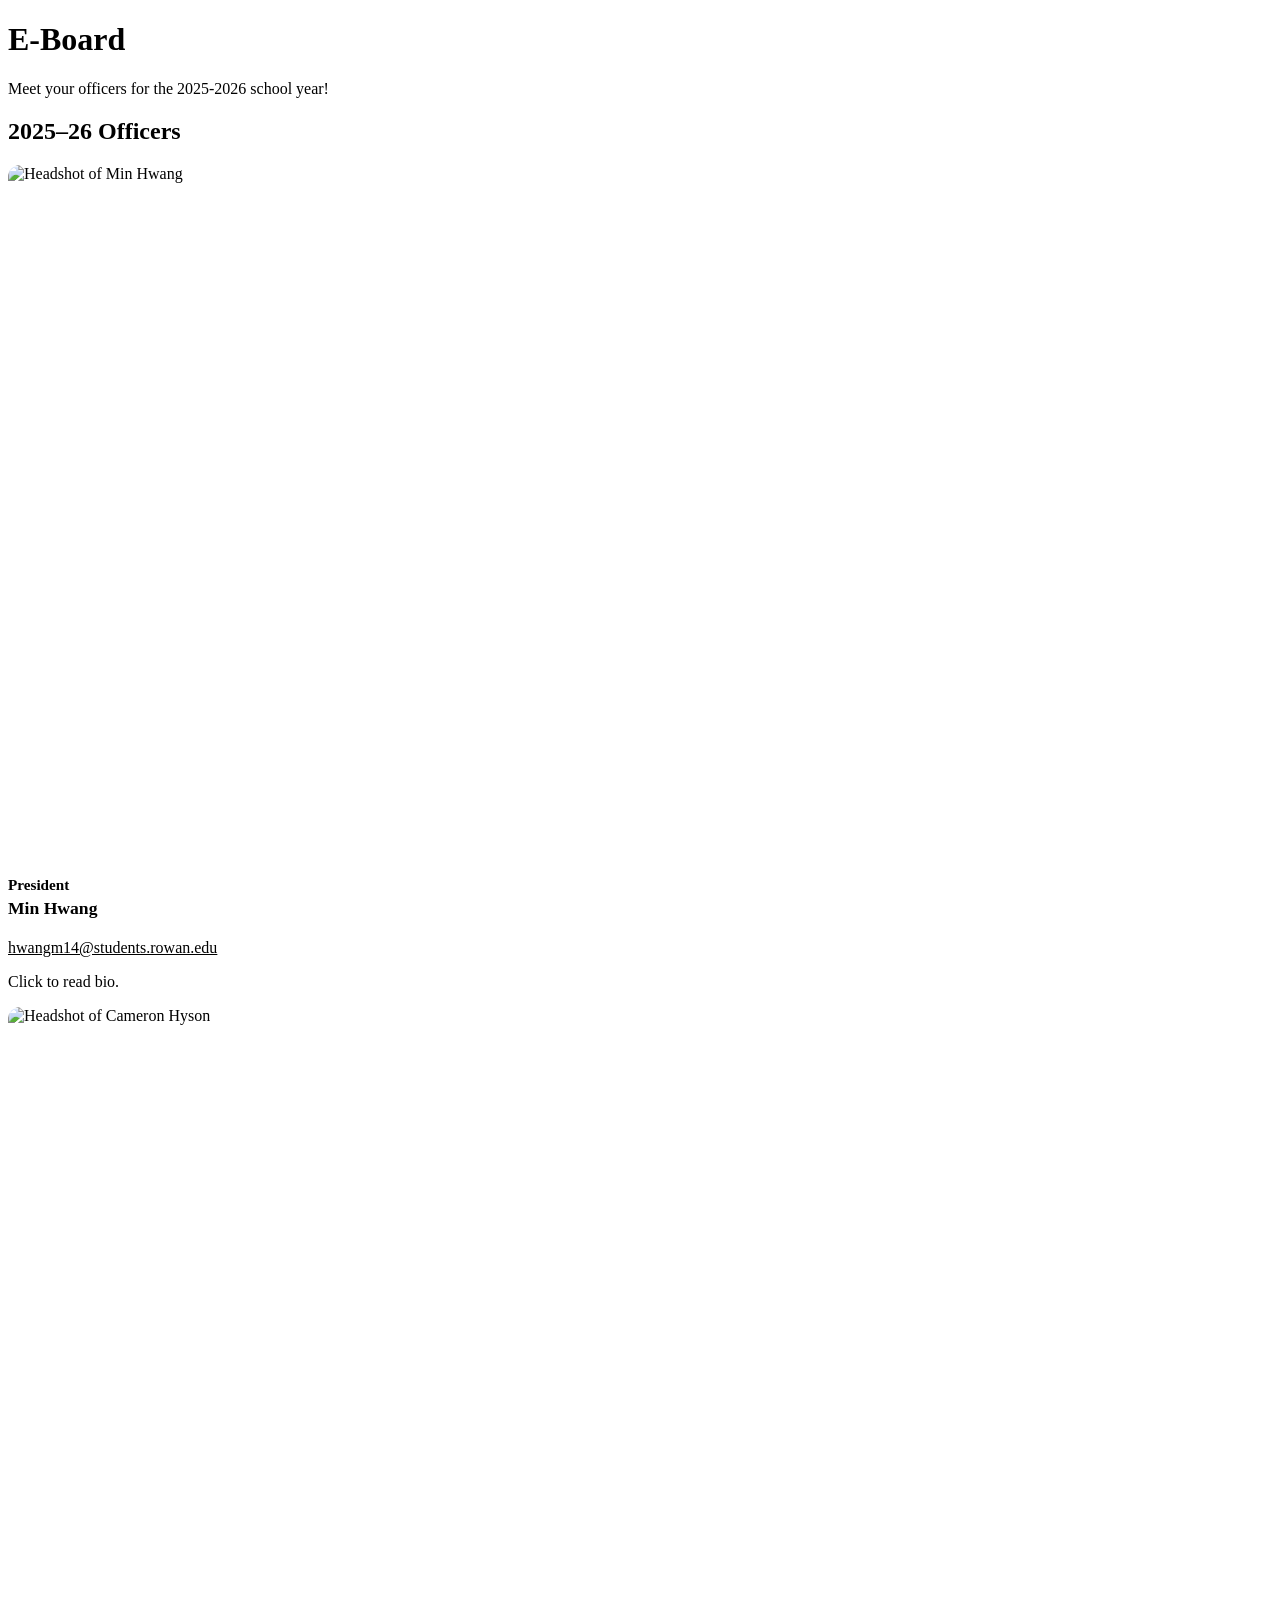
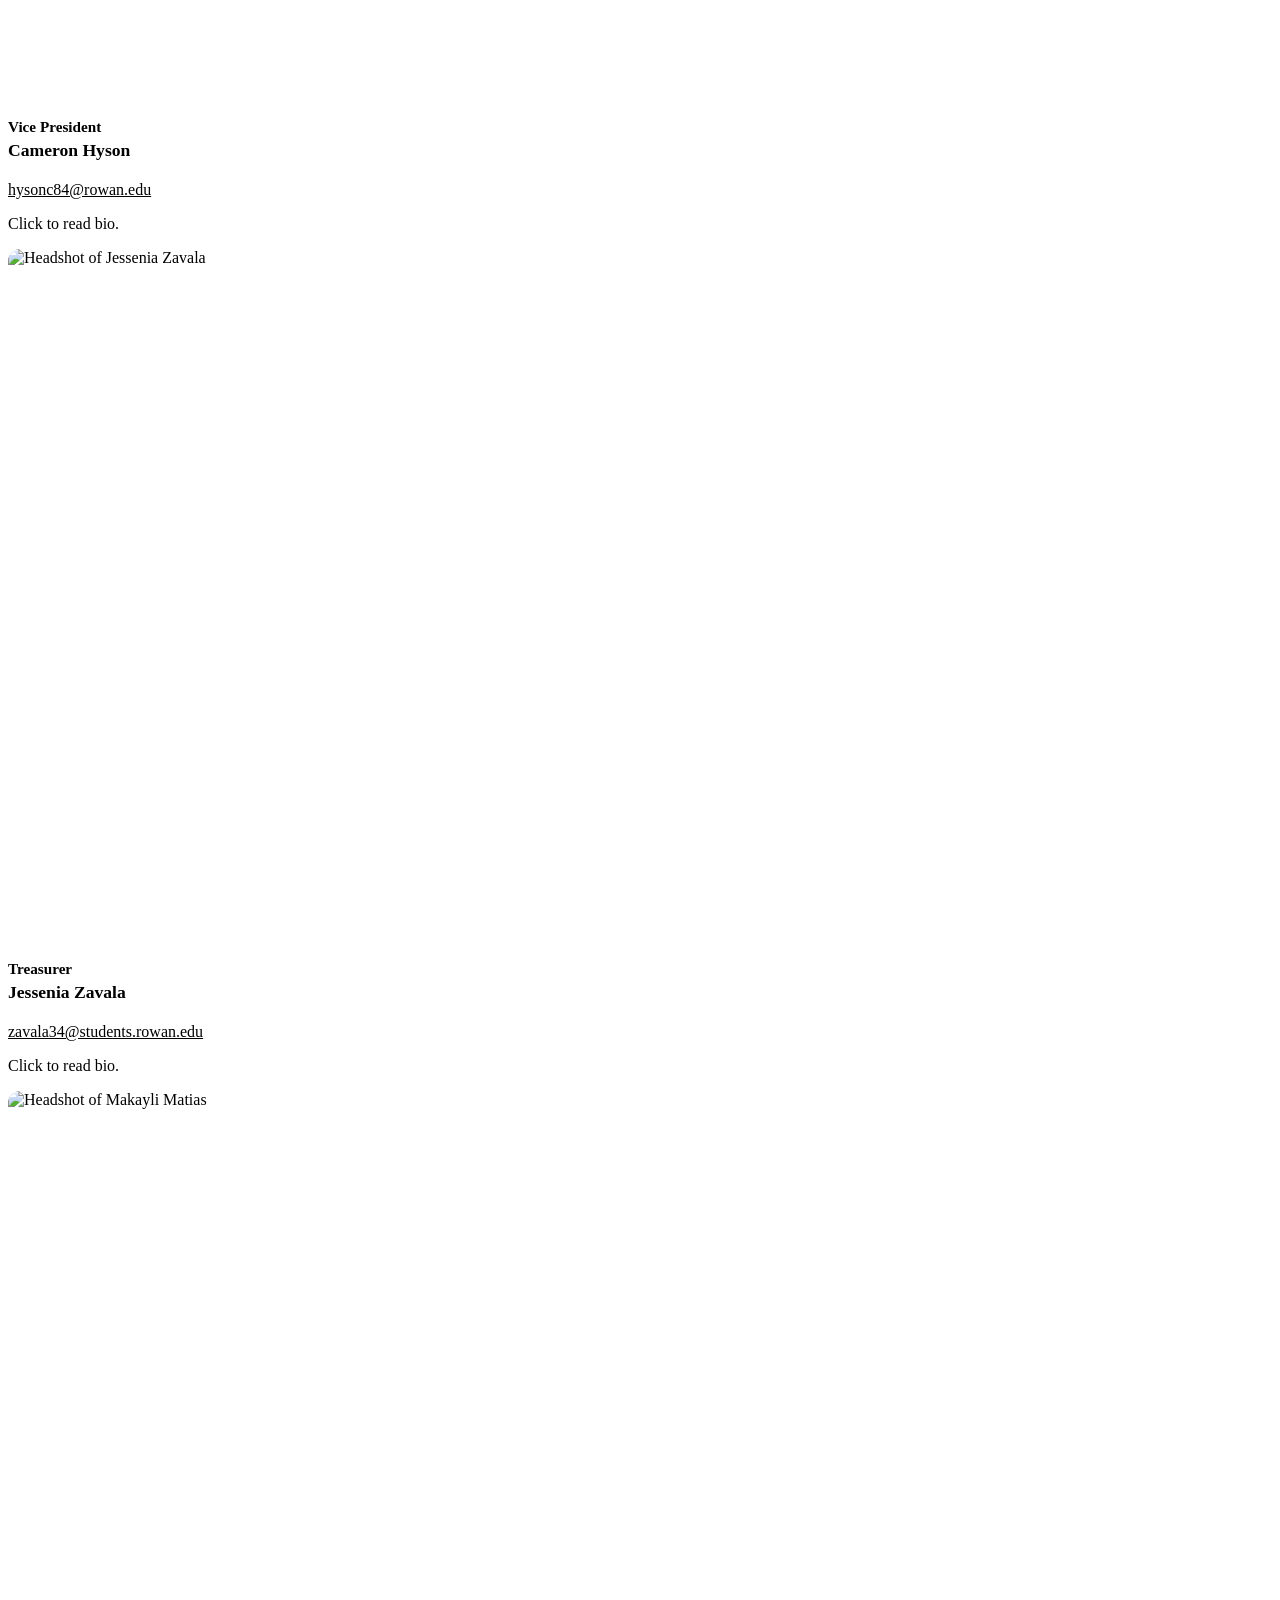
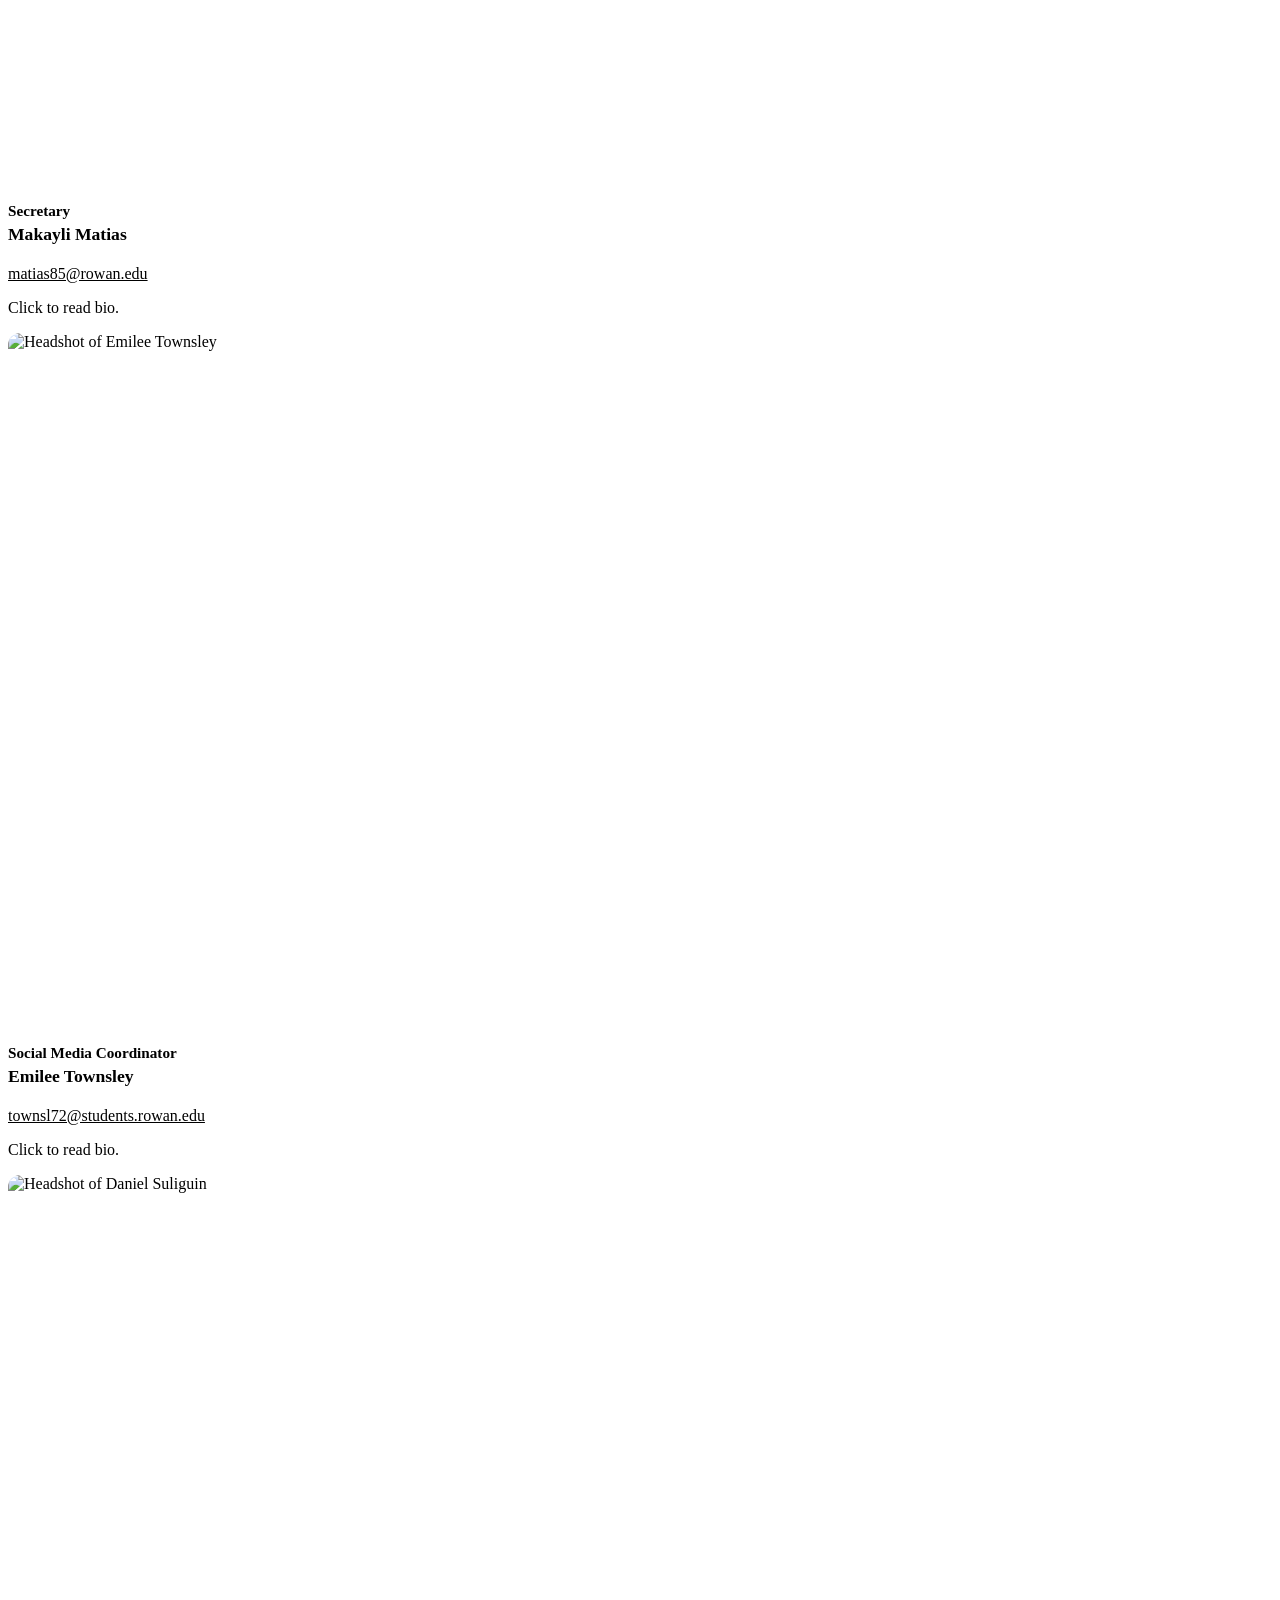
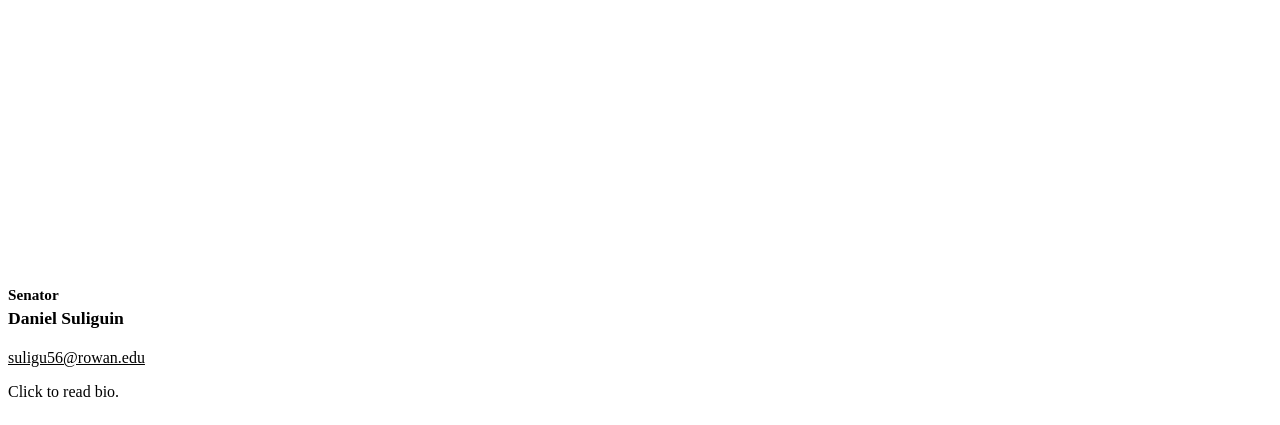
==== eboard.html @ 6fe2c274 "Update eboard.html" ====
<!DOCTYPE html>
<html lang="en">
<head>
  <meta charset="utf-8" />
  <meta name="viewport" content="width=device-width, initial-scale=1" />
  <title>Rowan NAfME — E-Board</title>
  <meta name="color-scheme" content="light" />
  <link rel="preload" as="image" href="/images/background.png" />
  <link rel="icon" href="/images/logo.png" />
  <link rel="stylesheet" href="/assets/css/style.css" />

  <!-- Page-local styles for people grid/cards -->
  <style>
    .grid.people-grid .card.people-card{
      display:flex; flex-direction:column; height:100%;
      cursor:pointer; transition:transform .15s ease;
    }
    .grid.people-grid .card.people-card:hover{ transform:translateY(-2px); }
    .card.people-card img{
      display:block; width:100%; aspect-ratio:16/9; object-fit:cover;
      border-radius:12px;
    }
    .card.people-card p:last-child{ margin-top:auto; } /* pin “Click to read bio.” */
    .people-card .subtle a{ color:inherit; text-decoration:underline; }
    .section{ overflow:visible; }
    
/* E-Board ONLY: Title row with small round photo (reuse .contact-photo from Resources) */
.modal .title-row{
  display:flex; align-items:center; gap:12px;
}

/* E-Board ONLY: meta line under title */
.modal .meta-line{ color: var(--muted); margin: 0 0 .5rem; }
.modal .meta-line a{ color: inherit; text-decoration: underline; }

/* E-Board ONLY: maintain card spacing after heading-type swap */
.grid.people-grid .card.people-card h3.kicker{ margin: 0 0 4px 0; font-size: .95rem; font-weight: 600; }
.grid.people-grid .card.people-card h4.person-name{ margin: 0 0 4px 0; font-size: 1.1rem; }

/* Center all E-Board popup content */
.modal .modal-content {
  text-align: center;         /* center text */
  display: flex;              /* use flexbox */
  flex-direction: column;     /* stack items vertically */
  align-items: center;        /* center items horizontally */
}

.modal .modal-header {
  flex-direction: column;     /* photo above name */
  align-items: center;
  gap: 8px;
}

.modal .title-row {
  flex-direction: column;     /* stack image + name */
  align-items: center;
  text-align: center;
}

.modal .title-row img.contact-photo {
  width: 120px;               /* smaller, uniform size */
  height: 120px;
  border-radius: 50%;         /* make round */
  object-fit: cover;
}

.modal .meta-line {
  text-align: center;         /* role + email centered */
}
/* Center popup content, but keep the close button top-right */
.modal .modal-content {
  text-align: center;
  display: flex;
  flex-direction: column;
  align-items: center;
  position: relative; /* needed for absolute positioning of ✕ */
  padding-top: 2rem;  /* space so ✕ doesn’t overlap */
}

.modal .modal-header {
  flex-direction: column;
  align-items: center;
  gap: 8px;
  width: 100%;
}

/* ✕ stays in the corner */
.modal .close-btn {
  position: absolute;
  top: 10px;
  right: 10px;
}

.modal .title-row {
  flex-direction: column;
  align-items: center;
  text-align: center;
}

.modal .title-row img.contact-photo {
  width: 120px;
  height: 120px;
  border-radius: 50%;
  object-fit: cover;
}

.modal .meta-line {
  text-align: center;
}

</style>
</head>
<body>
  <nav class="site-nav"></nav>

  <header class="hero">
    <div class="hero-inner container">
      <div>
        <h1>E-Board</h1>
        <p>Meet your officers for the 2025-2026 school year!</p>
      </div>
    </div>
  </header>

  <main>
    <section class="section" aria-labelledby="officers-heading">
      <div class="container">
        <h2 id="officers-heading">2025–26 Officers</h2>

        <div class="grid people-grid" style="--grid-min:260px">
          <!-- President -->
          <article class="card people-card" data-modal="modal-min-hwang">
            <img src="/images/eboard/min-hwang.jpg" alt="Headshot of Min Hwang" loading="lazy" />
            <h3 class="kicker">President</h3>
            <h4 class="person-name">Min Hwang</h4>
            <p class="subtle">
              <a href="mailto:hwangm14@students.rowan.edu?subject=NAfME%20President">hwangm14@students.rowan.edu</a>
            </p>
            <p>Click to read bio.</p>
          </article>

          <!-- Vice President -->
          <article class="card people-card" data-modal="modal-cameron-hyson">
            <img src="/images/eboard/cameron-hyson.jpg" alt="Headshot of Cameron Hyson" loading="lazy" />
            <h3 class="kicker">Vice President</h3>
            <h4 class="person-name">Cameron Hyson</h4>
            <p class="subtle">
              <a href="mailto:hysonc84@rowan.edu?subject=NAfME%20Vice%20President">hysonc84@rowan.edu</a>
            </p>
            <p>Click to read bio.</p>
          </article>

          <!-- Treasurer -->
          <article class="card people-card" data-modal="modal-jessenia-zavala">
            <img src="/images/eboard/jessenia-zavala.jpg" alt="Headshot of Jessenia Zavala" loading="lazy" />
            <h3 class="kicker">Treasurer</h3>
            <h4 class="person-name">Jessenia Zavala</h4>
            <p class="subtle">
              <a href="mailto:zavala34@students.rowan.edu?subject=Treasurer">zavala34@students.rowan.edu</a>
            </p>
            <p>Click to read bio.</p>
          </article>

          <!-- Secretary -->
          <article class="card people-card" data-modal="modal-makayli-matias">
            <img src="/images/eboard/makayli-matias.jpg" alt="Headshot of Makayli Matias" loading="lazy" />
            <h3 class="kicker">Secretary</h3>
            <h4 class="person-name">Makayli Matias</h4>
            <p class="subtle">
              <a href="mailto:matias85@rowan.edu?subject=Secretary">matias85@rowan.edu</a>
            </p>
            <p>Click to read bio.</p>
          </article>

          <!-- Social Media Coordinator -->
          <article class="card people-card" data-modal="modal-emilee-townsley">
            <img src="/images/eboard/emilee-townsley.jpg" alt="Headshot of Emilee Townsley" loading="lazy" />
            <h3 class="kicker">Social Media Coordinator</h3>
            <h4 class="person-name">Emilee Townsley</h4>
            <p class="subtle">
              <a href="mailto:townsl72@students.rowan.edu?subject=Social%20Media">townsl72@students.rowan.edu</a>
            </p>
            <p>Click to read bio.</p>
          </article>

          <!-- Senator -->
          <article class="card people-card" data-modal="modal-daniel-suliguin">
            <img src="/images/eboard/daniel-suliguin.jpg" alt="Headshot of Daniel Suliguin" loading="lazy" />
            <h3 class="kicker">Senator</h3>
            <h4 class="person-name">Daniel Suliguin</h4>
            <p class="subtle">
              <a href="mailto:suligu56@rowan.edu?subject=Senator">suligu56@rowan.edu</a>
            </p>
            <p>Click to read bio.</p>
          </article>
        </div>
      </div>
    </section>
  </main>

  <!-- ======= Officer Modals (same style as Resources page) ======= -->

  <!-- Min Hwang -->
  <div class="modal" id="modal-min-hwang" role="dialog" aria-modal="true" aria-labelledby="modal-min-hwang-title" hidden>
    <div class="modal-overlay" data-close="True"></div>
    <div class="modal-content">
      <div class="modal-header">
<div class="title-row"><img class="contact-photo" src="/images/eboard/min-hwang.jpg" alt="Headshot of Min Hwang" loading="lazy" /><h3 class="modal-title" id="modal-min-hwang-title">Min Hwang</h3></div>
<button class="close-btn" data-close="True" aria-label="Close">✕</button>
</div>
      <section>
        <p class="meta-line"><span class="role">President</span> <span aria-hidden="true">|</span> <a href="mailto:hwangm14@students.rowan.edu">hwangm14@students.rowan.edu</a></p>
<p>Hi! My name is Min Hwang and I am your Rowan NAfME President. I am currently in my third year at Rowan and I double major in Music Education and Psychology. My primary instrument is the violin but I've marched 4 years of mellophone and am now one of the Rowan University Marching Band drum majors. In my free time I like to play volleyball or go running. This year, I'm excited to empower other music majors into becoming excellent educators.</p>
      </section>
    </div>
  </div>

  <!-- Cameron Hyson -->
  <div class="modal" id="modal-cameron-hyson" role="dialog" aria-modal="true" aria-labelledby="modal-cameron-hyson-title" hidden>
    <div class="modal-overlay" data-close="True"></div>
    <div class="modal-content">
      <div class="modal-header">
<div class="title-row"><img class="contact-photo" src="/images/eboard/cameron-hyson.jpg" alt="Headshot of Cameron Hyson" loading="lazy" /><h3 class="modal-title" id="modal-cameron-hyson-title">Cameron Hyson</h3></div>
<button class="close-btn" data-close="True" aria-label="Close">✕</button>
</div>
      <section>
        <p class="meta-line"><span class="role">Vice President</span> <span aria-hidden="true">|</span> <a href="mailto:hysonc84@rowan.edu">hysonc84@rowan.edu</a></p>
<p>Cameron Hyson is a tenor II from Millville, New Jersey. He is a Music Education major working to become a great educator. He has been teaching within church ministries his entire life, and is currently involved in the Rowan Concert Choir, the American Choral Directors Association, and much more. As NAfME vice president, Cameron is always free to talk about questions or concerns regarding events, PD’s, or general meetings.</p>
      </section>
    </div>
  </div>

  <!-- Jessenia Zavala -->
  <div class="modal" id="modal-jessenia-zavala" role="dialog" aria-modal="true" aria-labelledby="modal-jessenia-zavala-title" hidden>
    <div class="modal-overlay" data-close="True"></div>
    <div class="modal-content">
      <div class="modal-header">
<div class="title-row"><img class="contact-photo" src="/images/eboard/jessenia-zavala.jpg" alt="Headshot of Jessenia Zavala" loading="lazy" /><h3 class="modal-title" id="modal-jessenia-zavala-title">Jessenia Zavala</h3></div>
<button class="close-btn" data-close="True" aria-label="Close">✕</button>
</div>
      <section>
        <p class="meta-line"><span class="role">Treasurer</span> <span aria-hidden="true">|</span> <a href="mailto:zavala34@students.rowan.edu">zavala34@students.rowan.edu</a></p>
<p>Jessenia Zavala is a junior Vocal Music Education major at Rowan University and is excited to be serving as Treasurer for NAfME this year! In this role, she will oversee the club’s finances, help plan fundraisers and bake sales, and work with the e-board to lead engaging, interactive meetings for members. Jessenia also serves as Treasurer for ACDA, is a proud member of Tri Alpha, sings with Concert Choir, and studies voice with Professor Marian Stieber. She has previously performed with Rowan’s Opera Company, appearing as the Sandman in <em>Hansel and Gretel</em> and performing in the Fall Opera Scenes. Jessenia has also performed in several productions at Ocean County College, including <em>All Shook Up</em>, <em>Kiss Me, Kate</em>, and <em>Broadway for the Holidays 2 &amp; 3</em>.</p>
      </section>
    </div>
  </div>

  <!-- Makayli Matias -->
  <div class="modal" id="modal-makayli-matias" role="dialog" aria-modal="true" aria-labelledby="modal-makayli-matias-title" hidden>
    <div class="modal-overlay" data-close="True"></div>
    <div class="modal-content">
      <div class="modal-header">
<div class="title-row"><img class="contact-photo" src="/images/eboard/makayli-matias.jpg" alt="Headshot of Makayli Matias" loading="lazy" /><h3 class="modal-title" id="modal-makayli-matias-title">Makayli Matias</h3></div>
<button class="close-btn" data-close="True" aria-label="Close">✕</button>
</div>
      <section>
        <p class="meta-line"><span class="role">Secretary</span> <span aria-hidden="true">|</span> <a href="mailto:matias85@rowan.edu">matias85@rowan.edu</a></p>
<p>Makayli Matias is a sophomore studying Vocal Music Education. She is thrilled to serve as Secretary for both Rowan’s NAfME and ACDA chapters this year, managing communication and tracking point totals for each organization. Makayli sings with both the Concert Choir and Voces ensemble and is also a member of Rowan’s Opera Company. Most recently, she was seen as the Dew Fairy in <em>Hansel and Gretel</em>. She looks forward to continuing to grow as a musician and leader through her involvement at Rowan.</p>
      </section>
    </div>
  </div>

  <!-- Emilee Townsley -->
  <div class="modal" id="modal-emilee-townsley" role="dialog" aria-modal="true" aria-labelledby="modal-emilee-townsley-title" hidden>
    <div class="modal-overlay" data-close="True"></div>
    <div class="modal-content">
      <div class="modal-header">
<div class="title-row"><img class="contact-photo" src="/images/eboard/emilee-townsley.jpg" alt="Headshot of Emilee Townsley" loading="lazy" /><h3 class="modal-title" id="modal-emilee-townsley-title">Emilee Townsley</h3></div>
<button class="close-btn" data-close="True" aria-label="Close">✕</button>
</div>
      <section>
        <p class="meta-line"><span class="role">Social Media Coordinator</span> <span aria-hidden="true">|</span> <a href="mailto:townsl72@students.rowan.edu">townsl72@students.rowan.edu</a></p>
<p>Emilee Townsley is a music education major with a concentration in voice. Going into her senior year, she is thrilled to fulfill her role as social media coordinator for NAfME. In this position, she will keep NAfME social platforms updated with the latest news on meetings and events, both inside the chapter and beyond. In addition, she will co-manage the chapter’s website and stay in communication with neighboring collegiate chapters. Emilee is also involved in Rowan’s Concert Choir, Voces ensemble, and ACDA chapter.</p>
      </section>
    </div>
  </div>

  <!-- Daniel Suliguin -->
  <div class="modal" id="modal-daniel-suliguin" role="dialog" aria-modal="true" aria-labelledby="modal-daniel-suliguin-title" hidden>
    <div class="modal-overlay" data-close="True"></div>
    <div class="modal-content">
      <div class="modal-header">
<div class="title-row"><img class="contact-photo" src="/images/eboard/daniel-suliguin.jpg" alt="Headshot of Daniel Suliguin" loading="lazy" /><h3 class="modal-title" id="modal-daniel-suliguin-title">Daniel Suliguin</h3></div>
<button class="close-btn" data-close="True" aria-label="Close">✕</button>
</div>
      <section>
        <p class="meta-line"><span class="role">Senator</span> <span aria-hidden="true">|</span> <a href="mailto:suligu56@rowan.edu">suligu56@rowan.edu</a></p>
<p>Daniel is a sophmore Vocal Music Education student here at Rowan University. He is thrilled in becoming NAFME’s Student Government representative. In this role he attends the Student Government meetings representing the clubs interests to the school. He looks forward to assisting many students through his major and as an E-Board member.</p>
      </section>
    </div>
  </div>

  <footer class="site-footer"></footer>

  <!-- Modal controller (same as Resources page) -->
  <script>
  (() => {
    const body = document.body;

    const openById = (id) => {
      const m = document.getElementById(id);
      if (!m) return;
      m.hidden = false;
      m.classList.add('open');
      body.style.overflow = 'hidden';
      const firstClose = m.querySelector('[data-close]');
      if (firstClose) firstClose.focus();
    };

    const closeModal = (m) => {
      m.classList.remove('open');
      m.hidden = true;
      body.style.overflow = '';
    };

    // Open on card click (and let mailto links work)
    document.querySelectorAll('.card[data-modal]').forEach(card => {
      card.addEventListener('click', (e) => {
        if (e.target.closest('a')) return; // allow mailto without opening
        openById(card.getAttribute('data-modal'));
      });
      card.querySelectorAll('a').forEach(a => a.addEventListener('click', e => e.stopPropagation()));
    });

    // Close on overlay or ✕
    document.querySelectorAll('.modal').forEach(m => {
      m.addEventListener('click', (e) => {
        if (e.target.classList.contains('modal-overlay')) closeModal(m);
      });
      m.querySelectorAll('[data-close]').forEach(btn => btn.addEventListener('click', () => closeModal(m)));
    });

    // ESC to close
    document.addEventListener('keydown', (e) => {
      if (e.key === 'Escape') document.querySelectorAll('.modal.open').forEach(closeModal);
    });
  })();
  </script>
  <script src="/assets/js/nav.js" defer></script>
</body>
</html>
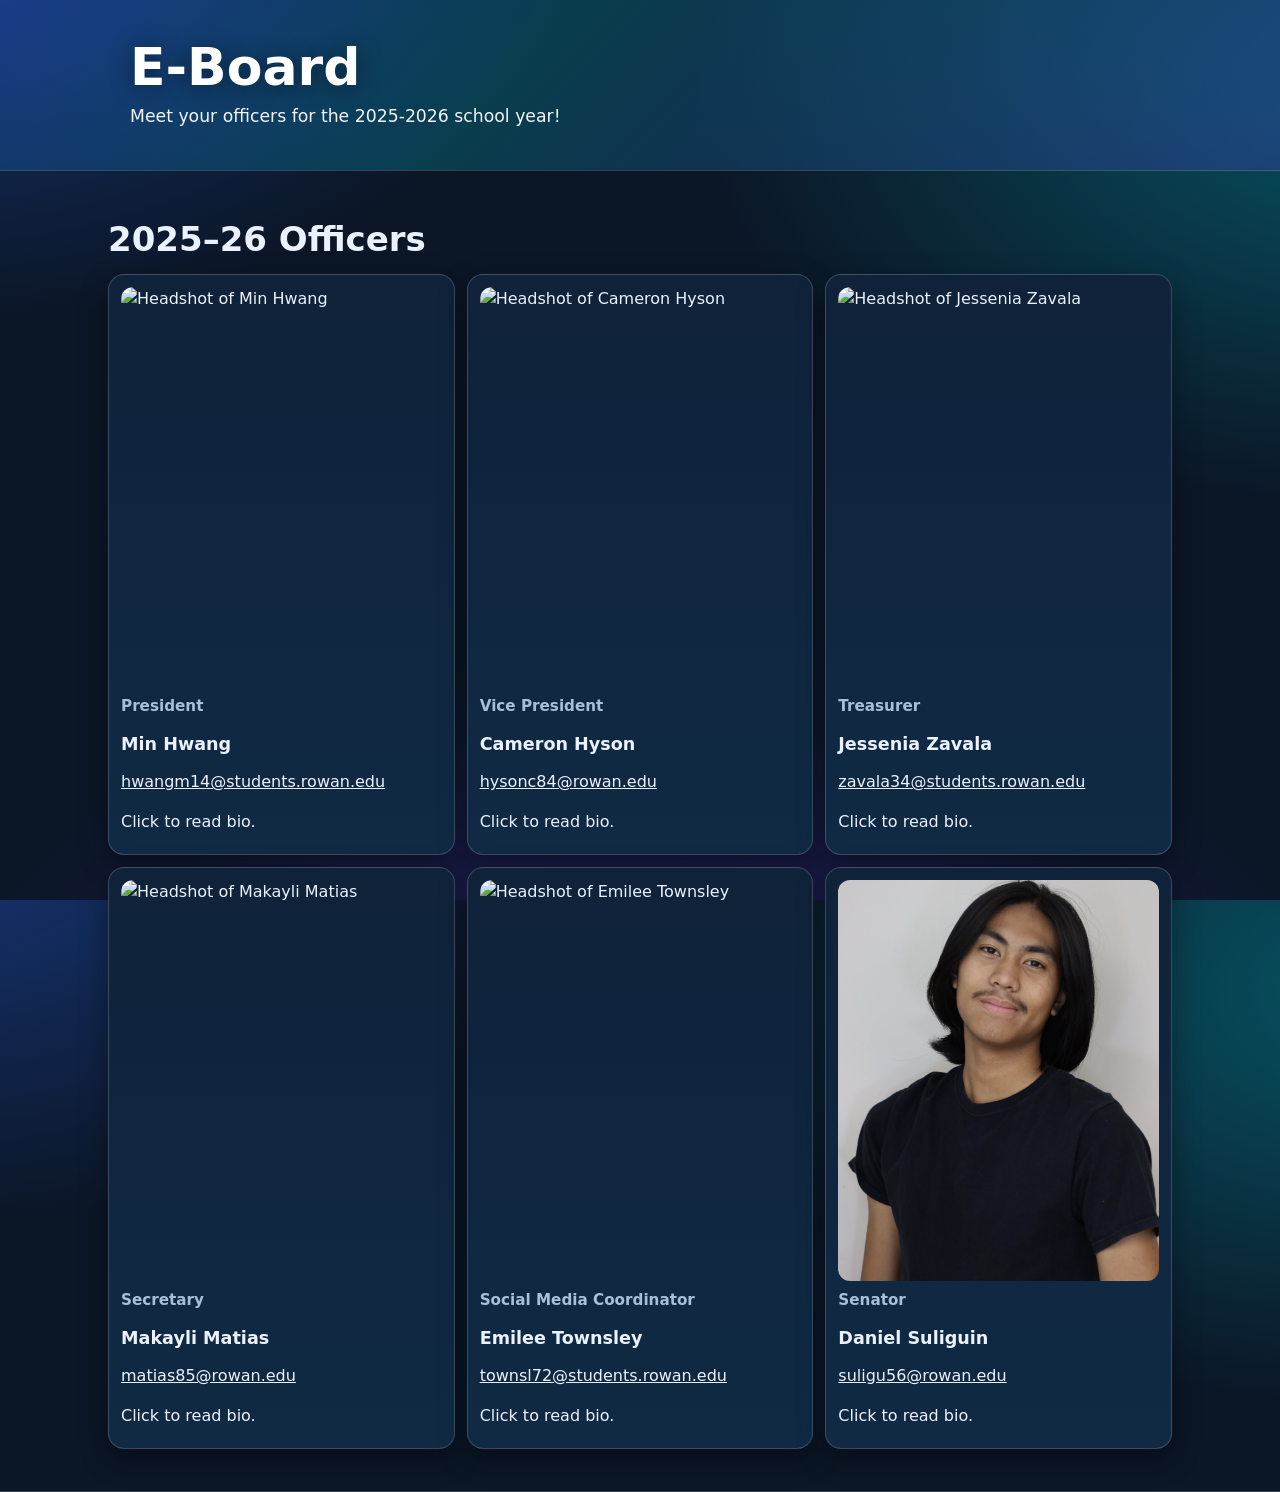
==== commit 5187b7da: "Clean up codebase for handoff - Remove duplicate CSS blocks and dead code (unused events.js) - Fix b" ====
--- a/eboard.html
+++ b/eboard.html
@@ -9,106 +9,56 @@
   <link rel="icon" href="/images/logo.png" />
   <link rel="stylesheet" href="/assets/css/style.css" />
 
-  <!-- Page-local styles for people grid/cards -->
   <style>
-    .grid.people-grid .card.people-card{
-      display:flex; flex-direction:column; height:100%;
-      cursor:pointer; transition:transform .15s ease;
-    }
-    .grid.people-grid .card.people-card:hover{ transform:translateY(-2px); }
-    .card.people-card img{
-      display:block; width:100%; aspect-ratio:16/9; object-fit:cover;
-      border-radius:12px;
-    }
-    .card.people-card p:last-child{ margin-top:auto; } /* pin “Click to read bio.” */
-    .people-card .subtle a{ color:inherit; text-decoration:underline; }
-    .section{ overflow:visible; }
-    
-/* E-Board ONLY: Title row with small round photo (reuse .contact-photo from Resources) */
-.modal .title-row{
-  display:flex; align-items:center; gap:12px;
-}
-
-/* E-Board ONLY: meta line under title */
-.modal .meta-line{ color: var(--muted); margin: 0 0 .5rem; }
-.modal .meta-line a{ color: inherit; text-decoration: underline; }
-
-/* E-Board ONLY: maintain card spacing after heading-type swap */
-.grid.people-grid .card.people-card h3.kicker{ margin: 0 0 4px 0; font-size: .95rem; font-weight: 600; }
-.grid.people-grid .card.people-card h4.person-name{ margin: 0 0 4px 0; font-size: 1.1rem; }
-
-/* Center all E-Board popup content */
-.modal .modal-content {
-  text-align: center;         /* center text */
-  display: flex;              /* use flexbox */
-  flex-direction: column;     /* stack items vertically */
-  align-items: center;        /* center items horizontally */
-}
-
-.modal .modal-header {
-  flex-direction: column;     /* photo above name */
-  align-items: center;
-  gap: 8px;
-}
-
-.modal .title-row {
-  flex-direction: column;     /* stack image + name */
-  align-items: center;
-  text-align: center;
-}
-
-.modal .title-row img.contact-photo {
-  width: 120px;               /* smaller, uniform size */
-  height: 120px;
-  border-radius: 50%;         /* make round */
-  object-fit: cover;
-}
-
-.modal .meta-line {
-  text-align: center;         /* role + email centered */
-}
-/* Center popup content, but keep the close button top-right */
-.modal .modal-content {
-  text-align: center;
-  display: flex;
-  flex-direction: column;
-  align-items: center;
-  position: relative; /* needed for absolute positioning of ✕ */
-  padding-top: 2rem;  /* space so ✕ doesn’t overlap */
-}
-
-.modal .modal-header {
-  flex-direction: column;
-  align-items: center;
-  gap: 8px;
-  width: 100%;
-}
-
-/* ✕ stays in the corner */
-.modal .close-btn {
-  position: absolute;
-  top: 10px;
-  right: 10px;
-}
-
-.modal .title-row {
-  flex-direction: column;
-  align-items: center;
-  text-align: center;
-}
-
-.modal .title-row img.contact-photo {
-  width: 120px;
-  height: 120px;
-  border-radius: 50%;
-  object-fit: cover;
-}
-
-.modal .meta-line {
-  text-align: center;
-}
-
-</style>
+    /* People cards */
+    .grid.people-grid .card.people-card {
+      display: flex; flex-direction: column; height: 100%;
+      cursor: pointer; transition: transform .15s ease;
+    }
+    .grid.people-grid .card.people-card:hover { transform: translateY(-2px) }
+    .card.people-card img {
+      display: block; width: 100%; aspect-ratio: 16/9; object-fit: cover;
+      border-radius: 12px;
+    }
+    .card.people-card p:last-child { margin-top: auto }
+    .people-card .subtle a { color: inherit; text-decoration: underline }
+    .section { overflow: visible }
+    .grid.people-grid .card.people-card h3.kicker { margin: 0 0 4px 0; font-size: .95rem; font-weight: 600 }
+    .grid.people-grid .card.people-card h4.person-name { margin: 0 0 4px 0; font-size: 1.1rem }
+
+    /* E-Board popup: centered content, close button stays top-right */
+    .modal .modal-content {
+      text-align: center;
+      display: flex;
+      flex-direction: column;
+      align-items: center;
+      position: relative;
+      padding-top: 2rem;
+    }
+    .modal .modal-header {
+      flex-direction: column;
+      align-items: center;
+      gap: 8px;
+      width: 100%;
+    }
+    .modal .close-btn {
+      position: absolute;
+      top: 10px;
+      right: 10px;
+    }
+    .modal .title-row {
+      flex-direction: column;
+      align-items: center;
+      text-align: center;
+    }
+    .modal .title-row img.contact-photo {
+      width: 120px;
+      height: 120px;
+      border-radius: 50%;
+      object-fit: cover;
+    }
+    .modal .meta-line { text-align: center }
+  </style>
 </head>
 <body>
   <nav class="site-nav"></nav>
@@ -128,7 +78,6 @@
         <h2 id="officers-heading">2025–26 Officers</h2>
 
         <div class="grid people-grid" style="--grid-min:260px">
-          <!-- President -->
           <article class="card people-card" data-modal="modal-min-hwang">
             <img src="/images/eboard/min-hwang.jpg" alt="Headshot of Min Hwang" loading="lazy" />
             <h3 class="kicker">President</h3>
@@ -139,7 +88,6 @@
             <p>Click to read bio.</p>
           </article>
 
-          <!-- Vice President -->
           <article class="card people-card" data-modal="modal-cameron-hyson">
             <img src="/images/eboard/cameron-hyson.jpg" alt="Headshot of Cameron Hyson" loading="lazy" />
             <h3 class="kicker">Vice President</h3>
@@ -150,7 +98,6 @@
             <p>Click to read bio.</p>
           </article>
 
-          <!-- Treasurer -->
           <article class="card people-card" data-modal="modal-jessenia-zavala">
             <img src="/images/eboard/jessenia-zavala.jpg" alt="Headshot of Jessenia Zavala" loading="lazy" />
             <h3 class="kicker">Treasurer</h3>
@@ -161,7 +108,6 @@
             <p>Click to read bio.</p>
           </article>
 
-          <!-- Secretary -->
           <article class="card people-card" data-modal="modal-makayli-matias">
             <img src="/images/eboard/makayli-matias.jpg" alt="Headshot of Makayli Matias" loading="lazy" />
             <h3 class="kicker">Secretary</h3>
@@ -172,7 +118,6 @@
             <p>Click to read bio.</p>
           </article>
 
-          <!-- Social Media Coordinator -->
           <article class="card people-card" data-modal="modal-emilee-townsley">
             <img src="/images/eboard/emilee-townsley.jpg" alt="Headshot of Emilee Townsley" loading="lazy" />
             <h3 class="kicker">Social Media Coordinator</h3>
@@ -183,7 +128,6 @@
             <p>Click to read bio.</p>
           </article>
 
-          <!-- Senator -->
           <article class="card people-card" data-modal="modal-daniel-suliguin">
             <img src="/images/eboard/daniel-suliguin.jpg" alt="Headshot of Daniel Suliguin" loading="lazy" />
             <h3 class="kicker">Senator</h3>
@@ -198,101 +142,112 @@
     </section>
   </main>
 
-  <!-- ======= Officer Modals (same style as Resources page) ======= -->
-
-  <!-- Min Hwang -->
+  <!-- Officer bios — click a card above to open -->
+
   <div class="modal" id="modal-min-hwang" role="dialog" aria-modal="true" aria-labelledby="modal-min-hwang-title" hidden>
     <div class="modal-overlay" data-close="True"></div>
     <div class="modal-content">
       <div class="modal-header">
-<div class="title-row"><img class="contact-photo" src="/images/eboard/min-hwang.jpg" alt="Headshot of Min Hwang" loading="lazy" /><h3 class="modal-title" id="modal-min-hwang-title">Min Hwang</h3></div>
-<button class="close-btn" data-close="True" aria-label="Close">✕</button>
-</div>
+        <div class="title-row">
+          <img class="contact-photo" src="/images/eboard/min-hwang.jpg" alt="Headshot of Min Hwang" loading="lazy" />
+          <h3 class="modal-title" id="modal-min-hwang-title">Min Hwang</h3>
+        </div>
+        <button class="close-btn" data-close="True" aria-label="Close">✕</button>
+      </div>
       <section>
         <p class="meta-line"><span class="role">President</span> <span aria-hidden="true">|</span> <a href="mailto:hwangm14@students.rowan.edu">hwangm14@students.rowan.edu</a></p>
-<p>Hi! My name is Min Hwang and I am your Rowan NAfME President. I am currently in my third year at Rowan and I double major in Music Education and Psychology. My primary instrument is the violin but I've marched 4 years of mellophone and am now one of the Rowan University Marching Band drum majors. In my free time I like to play volleyball or go running. This year, I'm excited to empower other music majors into becoming excellent educators.</p>
-      </section>
-    </div>
-  </div>
-
-  <!-- Cameron Hyson -->
+        <p>Hi! My name is Min Hwang and I am your Rowan NAfME President. I am currently in my third year at Rowan and I double major in Music Education and Psychology. My primary instrument is the violin but I've marched 4 years of mellophone and am now one of the Rowan University Marching Band drum majors. In my free time I like to play volleyball or go running. This year, I'm excited to empower other music majors into becoming excellent educators.</p>
+      </section>
+    </div>
+  </div>
+
   <div class="modal" id="modal-cameron-hyson" role="dialog" aria-modal="true" aria-labelledby="modal-cameron-hyson-title" hidden>
     <div class="modal-overlay" data-close="True"></div>
     <div class="modal-content">
       <div class="modal-header">
-<div class="title-row"><img class="contact-photo" src="/images/eboard/cameron-hyson.jpg" alt="Headshot of Cameron Hyson" loading="lazy" /><h3 class="modal-title" id="modal-cameron-hyson-title">Cameron Hyson</h3></div>
-<button class="close-btn" data-close="True" aria-label="Close">✕</button>
-</div>
+        <div class="title-row">
+          <img class="contact-photo" src="/images/eboard/cameron-hyson.jpg" alt="Headshot of Cameron Hyson" loading="lazy" />
+          <h3 class="modal-title" id="modal-cameron-hyson-title">Cameron Hyson</h3>
+        </div>
+        <button class="close-btn" data-close="True" aria-label="Close">✕</button>
+      </div>
       <section>
         <p class="meta-line"><span class="role">Vice President</span> <span aria-hidden="true">|</span> <a href="mailto:hysonc84@rowan.edu">hysonc84@rowan.edu</a></p>
-<p>Cameron Hyson is a tenor II from Millville, New Jersey. He is a Music Education major working to become a great educator. He has been teaching within church ministries his entire life, and is currently involved in the Rowan Concert Choir, the American Choral Directors Association, and much more. As NAfME vice president, Cameron is always free to talk about questions or concerns regarding events, PD’s, or general meetings.</p>
-      </section>
-    </div>
-  </div>
-
-  <!-- Jessenia Zavala -->
+        <p>Cameron Hyson is a tenor II from Millville, New Jersey. He is a Music Education major working to become a great educator. He has been teaching within church ministries his entire life, and is currently involved in the Rowan Concert Choir, the American Choral Directors Association, and much more. As NAfME vice president, Cameron is always free to talk about questions or concerns regarding events, PD's, or general meetings.</p>
+      </section>
+    </div>
+  </div>
+
   <div class="modal" id="modal-jessenia-zavala" role="dialog" aria-modal="true" aria-labelledby="modal-jessenia-zavala-title" hidden>
     <div class="modal-overlay" data-close="True"></div>
     <div class="modal-content">
       <div class="modal-header">
-<div class="title-row"><img class="contact-photo" src="/images/eboard/jessenia-zavala.jpg" alt="Headshot of Jessenia Zavala" loading="lazy" /><h3 class="modal-title" id="modal-jessenia-zavala-title">Jessenia Zavala</h3></div>
-<button class="close-btn" data-close="True" aria-label="Close">✕</button>
-</div>
+        <div class="title-row">
+          <img class="contact-photo" src="/images/eboard/jessenia-zavala.jpg" alt="Headshot of Jessenia Zavala" loading="lazy" />
+          <h3 class="modal-title" id="modal-jessenia-zavala-title">Jessenia Zavala</h3>
+        </div>
+        <button class="close-btn" data-close="True" aria-label="Close">✕</button>
+      </div>
       <section>
         <p class="meta-line"><span class="role">Treasurer</span> <span aria-hidden="true">|</span> <a href="mailto:zavala34@students.rowan.edu">zavala34@students.rowan.edu</a></p>
-<p>Jessenia Zavala is a junior Vocal Music Education major at Rowan University and is excited to be serving as Treasurer for NAfME this year! In this role, she will oversee the club’s finances, help plan fundraisers and bake sales, and work with the e-board to lead engaging, interactive meetings for members. Jessenia also serves as Treasurer for ACDA, is a proud member of Tri Alpha, sings with Concert Choir, and studies voice with Professor Marian Stieber. She has previously performed with Rowan’s Opera Company, appearing as the Sandman in <em>Hansel and Gretel</em> and performing in the Fall Opera Scenes. Jessenia has also performed in several productions at Ocean County College, including <em>All Shook Up</em>, <em>Kiss Me, Kate</em>, and <em>Broadway for the Holidays 2 &amp; 3</em>.</p>
-      </section>
-    </div>
-  </div>
-
-  <!-- Makayli Matias -->
+        <p>Jessenia Zavala is a junior Vocal Music Education major at Rowan University and is excited to be serving as Treasurer for NAfME this year! In this role, she will oversee the club's finances, help plan fundraisers and bake sales, and work with the e-board to lead engaging, interactive meetings for members. Jessenia also serves as Treasurer for ACDA, is a proud member of Tri Alpha, sings with Concert Choir, and studies voice with Professor Marian Stieber. She has previously performed with Rowan's Opera Company, appearing as the Sandman in <em>Hansel and Gretel</em> and performing in the Fall Opera Scenes. Jessenia has also performed in several productions at Ocean County College, including <em>All Shook Up</em>, <em>Kiss Me, Kate</em>, and <em>Broadway for the Holidays 2 &amp; 3</em>.</p>
+      </section>
+    </div>
+  </div>
+
   <div class="modal" id="modal-makayli-matias" role="dialog" aria-modal="true" aria-labelledby="modal-makayli-matias-title" hidden>
     <div class="modal-overlay" data-close="True"></div>
     <div class="modal-content">
       <div class="modal-header">
-<div class="title-row"><img class="contact-photo" src="/images/eboard/makayli-matias.jpg" alt="Headshot of Makayli Matias" loading="lazy" /><h3 class="modal-title" id="modal-makayli-matias-title">Makayli Matias</h3></div>
-<button class="close-btn" data-close="True" aria-label="Close">✕</button>
-</div>
+        <div class="title-row">
+          <img class="contact-photo" src="/images/eboard/makayli-matias.jpg" alt="Headshot of Makayli Matias" loading="lazy" />
+          <h3 class="modal-title" id="modal-makayli-matias-title">Makayli Matias</h3>
+        </div>
+        <button class="close-btn" data-close="True" aria-label="Close">✕</button>
+      </div>
       <section>
         <p class="meta-line"><span class="role">Secretary</span> <span aria-hidden="true">|</span> <a href="mailto:matias85@rowan.edu">matias85@rowan.edu</a></p>
-<p>Makayli Matias is a sophomore studying Vocal Music Education. She is thrilled to serve as Secretary for both Rowan’s NAfME and ACDA chapters this year, managing communication and tracking point totals for each organization. Makayli sings with both the Concert Choir and Voces ensemble and is also a member of Rowan’s Opera Company. Most recently, she was seen as the Dew Fairy in <em>Hansel and Gretel</em>. She looks forward to continuing to grow as a musician and leader through her involvement at Rowan.</p>
-      </section>
-    </div>
-  </div>
-
-  <!-- Emilee Townsley -->
+        <p>Makayli Matias is a sophomore studying Vocal Music Education. She is thrilled to serve as Secretary for both Rowan's NAfME and ACDA chapters this year, managing communication and tracking point totals for each organization. Makayli sings with both the Concert Choir and Voces ensemble and is also a member of Rowan's Opera Company. Most recently, she was seen as the Dew Fairy in <em>Hansel and Gretel</em>. She looks forward to continuing to grow as a musician and leader through her involvement at Rowan.</p>
+      </section>
+    </div>
+  </div>
+
   <div class="modal" id="modal-emilee-townsley" role="dialog" aria-modal="true" aria-labelledby="modal-emilee-townsley-title" hidden>
     <div class="modal-overlay" data-close="True"></div>
     <div class="modal-content">
       <div class="modal-header">
-<div class="title-row"><img class="contact-photo" src="/images/eboard/emilee-townsley.jpg" alt="Headshot of Emilee Townsley" loading="lazy" /><h3 class="modal-title" id="modal-emilee-townsley-title">Emilee Townsley</h3></div>
-<button class="close-btn" data-close="True" aria-label="Close">✕</button>
-</div>
+        <div class="title-row">
+          <img class="contact-photo" src="/images/eboard/emilee-townsley.jpg" alt="Headshot of Emilee Townsley" loading="lazy" />
+          <h3 class="modal-title" id="modal-emilee-townsley-title">Emilee Townsley</h3>
+        </div>
+        <button class="close-btn" data-close="True" aria-label="Close">✕</button>
+      </div>
       <section>
         <p class="meta-line"><span class="role">Social Media Coordinator</span> <span aria-hidden="true">|</span> <a href="mailto:townsl72@students.rowan.edu">townsl72@students.rowan.edu</a></p>
-<p>Emilee Townsley is a music education major with a concentration in voice. Going into her senior year, she is thrilled to fulfill her role as social media coordinator for NAfME. In this position, she will keep NAfME social platforms updated with the latest news on meetings and events, both inside the chapter and beyond. In addition, she will co-manage the chapter’s website and stay in communication with neighboring collegiate chapters. Emilee is also involved in Rowan’s Concert Choir, Voces ensemble, and ACDA chapter.</p>
-      </section>
-    </div>
-  </div>
-
-  <!-- Daniel Suliguin -->
+        <p>Emilee Townsley is a music education major with a concentration in voice. Going into her senior year, she is thrilled to fulfill her role as social media coordinator for NAfME. In this position, she will keep NAfME social platforms updated with the latest news on meetings and events, both inside the chapter and beyond. In addition, she will co-manage the chapter's website and stay in communication with neighboring collegiate chapters. Emilee is also involved in Rowan's Concert Choir, Voces ensemble, and ACDA chapter.</p>
+      </section>
+    </div>
+  </div>
+
   <div class="modal" id="modal-daniel-suliguin" role="dialog" aria-modal="true" aria-labelledby="modal-daniel-suliguin-title" hidden>
     <div class="modal-overlay" data-close="True"></div>
     <div class="modal-content">
       <div class="modal-header">
-<div class="title-row"><img class="contact-photo" src="/images/eboard/daniel-suliguin.jpg" alt="Headshot of Daniel Suliguin" loading="lazy" /><h3 class="modal-title" id="modal-daniel-suliguin-title">Daniel Suliguin</h3></div>
-<button class="close-btn" data-close="True" aria-label="Close">✕</button>
-</div>
+        <div class="title-row">
+          <img class="contact-photo" src="/images/eboard/daniel-suliguin.jpg" alt="Headshot of Daniel Suliguin" loading="lazy" />
+          <h3 class="modal-title" id="modal-daniel-suliguin-title">Daniel Suliguin</h3>
+        </div>
+        <button class="close-btn" data-close="True" aria-label="Close">✕</button>
+      </div>
       <section>
         <p class="meta-line"><span class="role">Senator</span> <span aria-hidden="true">|</span> <a href="mailto:suligu56@rowan.edu">suligu56@rowan.edu</a></p>
-<p>Daniel is a sophmore Vocal Music Education student here at Rowan University. He is thrilled in becoming NAFME’s Student Government representative. In this role he attends the Student Government meetings representing the clubs interests to the school. He looks forward to assisting many students through his major and as an E-Board member.</p>
+        <p>Daniel is a sophmore Vocal Music Education student here at Rowan University. He is thrilled in becoming NAFME's Student Government representative. In this role he attends the Student Government meetings representing the clubs interests to the school. He looks forward to assisting many students through his major and as an E-Board member.</p>
       </section>
     </div>
   </div>
 
   <footer class="site-footer"></footer>
 
-  <!-- Modal controller (same as Resources page) -->
   <script>
   (() => {
     const body = document.body;
@@ -313,16 +268,16 @@
       body.style.overflow = '';
     };
 
-    // Open on card click (and let mailto links work)
+    // Open on card click; let mailto links pass through
     document.querySelectorAll('.card[data-modal]').forEach(card => {
       card.addEventListener('click', (e) => {
-        if (e.target.closest('a')) return; // allow mailto without opening
+        if (e.target.closest('a')) return;
         openById(card.getAttribute('data-modal'));
       });
       card.querySelectorAll('a').forEach(a => a.addEventListener('click', e => e.stopPropagation()));
     });
 
-    // Close on overlay or ✕
+    // Close on overlay click or ✕ button
     document.querySelectorAll('.modal').forEach(m => {
       m.addEventListener('click', (e) => {
         if (e.target.classList.contains('modal-overlay')) closeModal(m);
@@ -330,7 +285,7 @@
       m.querySelectorAll('[data-close]').forEach(btn => btn.addEventListener('click', () => closeModal(m)));
     });
 
-    // ESC to close
+    // Close on Escape key
     document.addEventListener('keydown', (e) => {
       if (e.key === 'Escape') document.querySelectorAll('.modal.open').forEach(closeModal);
     });
--- a/assets/css/style.css
+++ b/assets/css/style.css
@@ -0,0 +1,299 @@
+
+:root {
+  --ink: #eaf2ff;
+  --bg: #0b1626;
+  --text: #eaf2ff;
+  --muted: #a8c0d6;
+  --brand-blue: #2a6cff;
+  --brand-cyan: #00c9d8;
+  --brand-purple: #6a39ff;
+  --brand-yellow: #ffd100;
+  --surface: #0f2239;
+  --surface-2: #102a44;
+  --border: rgba(255,255,255,.18);
+  --radius: 16px;
+  --tap: 44px;
+  --shadow: 0 10px 28px rgba(0,0,0,.35);
+}
+* { box-sizing: border-box }
+html, body { height: 100% }
+html { scroll-behavior: smooth }
+body {
+  margin: 0;
+  font-family: Inter, system-ui, -apple-system, Segoe UI, Roboto, Helvetica, Arial, sans-serif;
+  color: var(--text);
+  background-color: var(--bg);
+  background-image:
+    radial-gradient(1200px 700px at -10% -10%, rgba(42,108,255,.4), transparent 60%),
+    radial-gradient(1200px 700px at 110% 10%, rgba(0,201,216,.35), transparent 60%),
+    radial-gradient(1200px 700px at 50% 120%, rgba(106,57,255,.3), transparent 60%);
+  line-height: 1.55;
+  -webkit-font-smoothing: antialiased;
+  -moz-osx-font-smoothing: grayscale;
+}
+img { max-width: 100%; display: block }
+a { color: inherit; text-decoration: none }
+.container { max-width: 1100px; margin: 0 auto; padding: clamp(16px,3.5vw,24px) }
+.kicker { color: var(--muted) }
+.badge {
+  display: inline-block; padding: .25rem .6rem;
+  border: 1.5px solid var(--border); border-radius: 999px;
+  background: rgba(255,255,255,.06); font-size: .825rem; color: var(--text)
+}
+.button {
+  display: inline-flex; align-items: center; justify-content: center;
+  height: var(--tap); padding: 0 18px;
+  border: 1.6px solid var(--border); border-radius: 999px;
+  background: rgba(255,255,255,.06); color: var(--text);
+  font-weight: 700; box-shadow: var(--shadow);
+  transition: transform .06s ease, background .2s ease, border-color .2s ease;
+}
+.button:hover { transform: translateY(-1px); background: rgba(255,255,255,.10) }
+.button.primary { background: linear-gradient(135deg,var(--brand-blue),var(--brand-cyan)); color: #001022; border-color: rgba(255,255,255,.25) }
+.button.primary:hover { filter: saturate(1.1) }
+
+/* Nav */
+.site-nav { position: sticky; top: 0; z-index: 1000; background: transparent }
+.site-nav-inner {
+  display: flex; gap: 16px; align-items: center; justify-content: space-between;
+  background: rgba(7,24,45,.82);
+  border: 1.6px solid var(--border);
+  border-radius: 999px;
+  box-shadow: var(--shadow);
+  margin-top: 10px;
+  padding: 10px 14px;
+}
+.brand { display: flex; align-items: center; gap: 12px }
+.brand img { width: 40px; height: 40px; border-radius: 999px; border: 1.6px solid var(--border); background: #fff }
+.brand .title { font-weight: 800; font-size: 1.05rem; letter-spacing: .2px }
+.nav-links { display: flex; gap: 8px; align-items: center; flex-wrap: wrap }
+.nav-links a {
+  padding: 10px 14px; border: 1.6px solid var(--border); border-radius: 999px;
+  background: rgba(255,255,255,.06); font-weight: 700; color: var(--text)
+}
+.nav-links a.active { background: linear-gradient(135deg,var(--brand-blue),var(--brand-cyan)); color: #001022; border-color: rgba(255,255,255,.25) }
+.nav-toggle { display: none }
+
+/* Mobile nav */
+@media (max-width: 820px) {
+  .nav-toggle { display: inline-flex }
+  .site-nav { position: sticky; top: 0; z-index: 1000 }
+  .site-nav-inner { position: relative; flex-wrap: nowrap }
+  .nav-links {
+    position: absolute;
+    left: 12px; right: 12px;
+    top: calc(100% + 8px);
+    display: none;
+    flex-direction: column;
+    align-items: stretch;
+    gap: 10px;
+    padding: 10px;
+    background: rgba(7,24,45,.92);
+    border: 1.6px solid var(--border);
+    border-radius: 18px;
+    box-shadow: var(--shadow);
+  }
+  .nav-links.show { display: flex }
+  .nav-links a { display: block; width: 100% }
+}
+
+/* Hero */
+.hero {
+  position: relative; overflow: hidden;
+  border-bottom: 1.6px solid var(--border); color: #fff;
+}
+.hero::after {
+  content: ""; position: absolute; inset: 0;
+  background: linear-gradient(135deg, rgba(42,108,255,.22), rgba(0,201,216,.22) 40%, rgba(106,57,255,.20));
+  pointer-events: none
+}
+.hero-inner { position: relative; z-index: 1; display: grid; grid-template-columns: 1.2fr .8fr; gap: 24px; align-items: center; padding: clamp(32px,6vw,80px) }
+@media (max-width: 900px) { .hero-inner { grid-template-columns: 1fr } }
+.hero h1 { font-size: clamp(32px,4.2vw,52px); line-height: 1.02; margin: 0 0 12px; font-weight: 900; text-shadow: 0 2px 25px rgba(0,0,0,.45) }
+.hero p { font-size: clamp(16px,1.35vw,20px); max-width: 58ch; opacity: .95 }
+
+/* Cards */
+.grid { display: grid; grid-template-columns: repeat(12,1fr); gap: 18px }
+.card {
+  grid-column: span 4; border: 1.6px solid var(--border); border-radius: var(--radius);
+  background: linear-gradient(180deg,var(--surface),var(--surface-2));
+  box-shadow: var(--shadow); padding: 18px; display: flex; flex-direction: column; gap: 10px
+}
+.card h3 { margin: .2rem 0 .4rem }
+.card p { margin: 0; color: var(--ink) }
+@media (max-width: 1000px) { .card { grid-column: span 6 } }
+@media (max-width: 640px) { .card { grid-column: span 12 } }
+
+/* Sections */
+.section { padding: clamp(28px,5vw,56px) 0 }
+.section h2 { font-size: clamp(22px,2.8vw,34px); margin: 0 0 8px }
+.subtle { color: var(--muted) }
+
+/* Events filters */
+.filters { display: flex; gap: 10px; flex-wrap: wrap; margin: 8px 0 16px }
+.chips { display: flex; gap: 8px; flex-wrap: wrap }
+.chips button { padding: 8px 12px; border-radius: 999px; border: 1.6px solid var(--border); background: rgba(255,255,255,.06); font-weight: 700; color: var(--text) }
+.chips button[aria-pressed="true"] { background: linear-gradient(135deg,var(--brand-blue),var(--brand-cyan)); color: #001022 }
+
+/* Footer */
+.site-footer { border-top: 1.6px solid var(--border); background: rgba(7,24,45,.82) }
+.site-footer .grid { align-items: flex-start }
+.footer-col { grid-column: span 4 }
+.footer-col h4 { margin: .5rem 0; font-size: 1rem; color: var(--ink) }
+.footer-col ul { list-style: none; padding: 0; margin: .25rem 0 0 }
+.footer-col li { margin: .25rem 0 }
+.footer-brand { display: flex; align-items: center; gap: 12px }
+.footer-brand img { width: 44px; height: 44px; border-radius: 999px; border: 1.6px solid var(--border); background: #fff }
+.credit { color: var(--muted); font-size: .9rem; margin-top: 8px }
+
+/* Modal */
+.modal {
+  position: fixed; inset: 0; display: none;
+  align-items: center; justify-content: center;
+  padding: clamp(16px,4vw,32px); z-index: 1000;
+}
+.modal.open { display: flex }
+.modal-overlay {
+  position: absolute; inset: 0;
+  background: rgba(3,10,22,.68);
+  -webkit-backdrop-filter: blur(6px);
+  backdrop-filter: blur(6px);
+}
+@keyframes nafmeModalIn {
+  from { opacity: 0; transform: translateY(12px) scale(.98) }
+  to   { opacity: 1; transform: translateY(0) scale(1) }
+}
+.modal-content {
+  position: relative;
+  max-width: 860px; width: min(100%, 860px);
+  max-height: min(88vh, 1000px); overflow: auto;
+  border-radius: var(--radius); border: 1.3px solid var(--border);
+  box-shadow: var(--shadow);
+  background:
+    radial-gradient(90% 120% at 10% 0%, rgba(255,255,255,.06), rgba(255,255,255,0) 60%),
+    linear-gradient(180deg, var(--surface) 0%, var(--surface-2) 100%);
+  color: var(--text); padding: clamp(18px,2.8vw,28px);
+  animation: nafmeModalIn .18s ease-out;
+}
+.modal-header {
+  display: flex; align-items: flex-start; justify-content: space-between;
+  gap: 12px; margin-bottom: 12px;
+}
+.modal-kicker { color: var(--muted); font-size: .9rem }
+.modal-title { margin: .2rem 0 0 0; line-height: 1.2 }
+.close-btn {
+  border: 1.4px solid var(--border); background: rgba(255,255,255,.06);
+  color: var(--text); width: 40px; height: 40px;
+  border-radius: 999px; display: grid; place-items: center;
+  font-size: 18px; cursor: pointer;
+  transition: transform .06s ease, background .2s ease, border-color .2s ease;
+}
+.close-btn:hover { transform: translateY(-1px); background: rgba(255,255,255,.10) }
+.close-btn:focus-visible { outline: 2px solid var(--brand-cyan); outline-offset: 2px }
+.modal-content h4 { margin-top: 1.1rem; color: var(--text) }
+.modal-content p { color: var(--text) }
+.modal-content a { text-decoration: underline; text-underline-offset: 3px; color: var(--text) }
+.modal-content ul { margin: .6rem 0 1rem 1.1rem }
+.modal-content li { margin: .25rem 0 }
+@media (max-width: 600px) {
+  .modal-content { padding: 16px }
+  .close-btn { width: 38px; height: 38px }
+}
+
+/* Contact list (Resources page) */
+.contact-list { list-style: none; margin: 0; padding: 0; display: grid; gap: 1rem }
+.contact { display: flex; gap: 12px; align-items: flex-start }
+.contact-photo { width: 54px; height: 54px; border-radius: 50%; object-fit: cover; flex: 0 0 auto }
+.meta { line-height: 1.4 }
+.form-embed { width: 100%; height: 900px; border: 0; border-radius: 12px; background: #fff }
+@media (max-width: 768px) { .form-embed { height: 1200px } }
+
+/* Buttons — color can be overridden via CSS variables from the nav */
+.btn {
+  --_bg: var(--nav-btn-background, var(--accent, var(--brand-gold, #f5c518)));
+  --_fg: var(--nav-btn-fg, var(--on-accent, #111));
+  --_bd: var(--nav-btn-border, transparent);
+  display: inline-flex; align-items: center; justify-content: center;
+  padding: 10px 14px; border-radius: 10px;
+  border: 1px solid var(--_bd);
+  background: var(--_bg);
+  color: var(--_fg);
+  font-weight: 700; cursor: pointer; text-decoration: none;
+}
+.btn:hover { filter: brightness(0.95) }
+
+/* Headshot images — portrait crop, slightly upward to favor faces */
+:root {
+  --headshot-ratio: 4 / 5;
+  --headshot-focus: 25%;
+}
+.grid.people-grid .card.people-card img {
+  width: 100%; height: auto;
+  aspect-ratio: var(--headshot-ratio);
+  object-fit: cover;
+  object-position: 50% var(--headshot-focus);
+  border-radius: 12px;
+}
+.modal .headshot { aspect-ratio: var(--headshot-ratio); overflow: hidden; border-radius: 12px }
+.modal .headshot img { width: 100%; height: 100%; object-fit: cover; object-position: 50% var(--headshot-focus) }
+
+/* Hide page scrollbars */
+html, body {
+  -ms-overflow-style: none;
+  scrollbar-width: none;
+  scrollbar-gutter: stable;
+}
+html::-webkit-scrollbar,
+body::-webkit-scrollbar { width: 0; height: 0 }
+
+/* Scrollbars inside popups */
+.modal-content,
+.nav-links {
+  -ms-overflow-style: auto;
+  scrollbar-width: thin;
+}
+.modal-content::-webkit-scrollbar,
+.nav-links::-webkit-scrollbar { width: 8px; height: 8px }
+.modal-content::-webkit-scrollbar-thumb,
+.nav-links::-webkit-scrollbar-thumb { background: rgba(255,255,255,.35); border-radius: 999px }
+
+/* Tighter vertical spacing across the board */
+.section { padding: clamp(16px,3.2vw,28px) 0 }
+.container { padding: clamp(12px,2.5vw,18px) }
+.hero-inner { padding: clamp(20px,4vw,40px); gap: 16px }
+.hero h1 { margin: 0 0 8px; line-height: 1.06 }
+h1 { margin: 0 0 .5rem }
+h2 { margin: 0 0 .45rem }
+h3 { margin: 0 0 .35rem }
+p, ul, ol { margin: 0 0 .55rem }
+p:last-child, ul:last-child, ol:last-child { margin-bottom: 0 }
+.grid { gap: 14px }
+.card { padding: 14px; gap: 8px }
+.card h3 { margin: .15rem 0 .3rem }
+.card p { margin: 0 0 .45rem }
+.site-nav-inner { padding: 8px 12px; margin-top: 6px }
+@media (min-width: 900px) {
+  .section { padding: clamp(14px,2.8vw,24px) 0 }
+  .grid { gap: 12px }
+  .card { padding: 12px; gap: 8px }
+}
+
+/* Embedded page frame (e.g. PDF viewer) */
+.embed-wrap { margin-top: 14px }
+.page-embed {
+  width: 100%; height: clamp(720px,90vh,1200px);
+  border: 0; border-radius: 12px; background: #fff;
+}
+@media (max-width: 768px) { .page-embed { height: max(900px,95vh) } }
+
+/* 2-column photo tile grid */
+.service-gallery.connect-tiles {
+  display: grid;
+  grid-template-columns: repeat(2, 1fr);
+  gap: 18px;
+  margin-top: 18px;
+}
+.service-gallery.connect-tiles .tile { aspect-ratio: 16 / 9; padding: 0 }
+.service-gallery.connect-tiles .tile img {
+  width: 100%; height: 100%; object-fit: cover; border-radius: 16px;
+}
